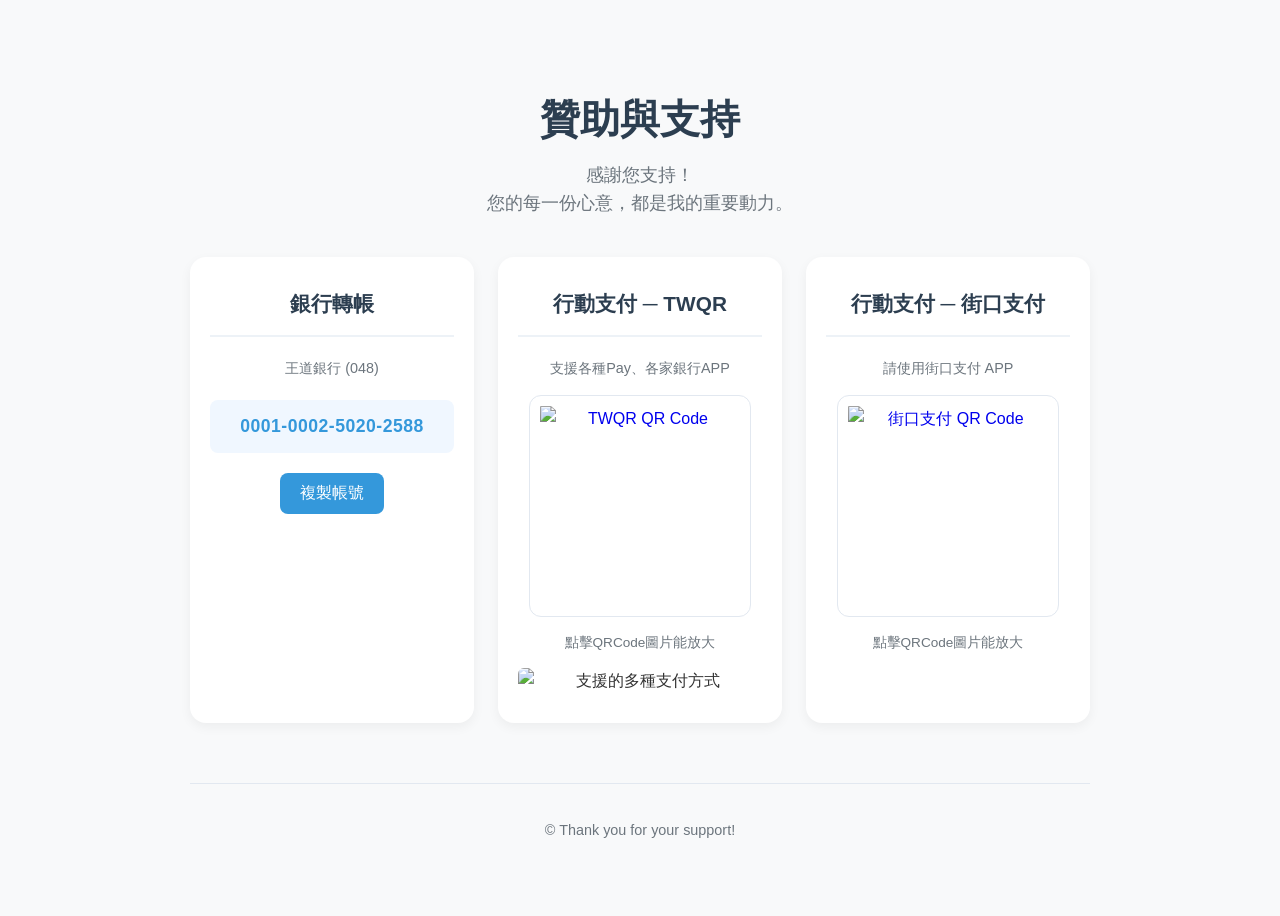
==== donate.html @ 9a9b1dba "Add files via upload" ====
<!DOCTYPE html>
<html lang="zh-TW">
<head>
    <meta charset="UTF-8">
    <meta name="viewport" content="width=device-width, initial-scale=1.0">
    <title>贊助與支持</title>
    <style>
        :root {
            --primary-color: #2c3e50;
            --accent-color: #3498db;
            --accent-hover: #2980b9;
            --bg-color: #f8f9fa;
            --card-bg: #ffffff;
            --text-color: #333333;
            --text-muted: #6c757d;
        }

        body {
            font-family: -apple-system, BlinkMacSystemFont, "Segoe UI", Roboto, "Helvetica Neue", Arial, sans-serif;
            background-color: var(--bg-color);
            color: var(--text-color);
            line-height: 1.6;
            margin: 0;
            padding: 0;
        }

        .container {
            max-width: 900px;
            margin: 40px auto;
            padding: 20px;
        }

        .header {
            text-align: center;
            margin-bottom: 40px;
        }

        .header h1 {
            color: var(--primary-color);
            font-size: 2.5em;
            margin-bottom: 10px;
        }

        .header p {
            color: var(--text-muted);
            font-size: 1.1em;
            max-width: 600px;
            margin: 0 auto;
        }

        .donate-grid {
            display: grid;
            grid-template-columns: repeat(auto-fit, minmax(280px, 1fr));
            gap: 24px;
        }

        .donate-card {
            background: var(--card-bg);
            border-radius: 16px;
            padding: 30px 20px;
            box-shadow: 0 4px 12px rgba(0, 0, 0, 0.05);
            text-align: center;
            transition: transform 0.2s ease, box-shadow 0.2s ease;
        }

        .donate-card:hover {
            transform: translateY(-5px);
            box-shadow: 0 8px 24px rgba(0, 0, 0, 0.1);
        }

        .donate-card h3 {
            color: var(--primary-color);
            margin-top: 0;
            font-size: 1.3em;
            border-bottom: 2px solid #edf2f7;
            padding-bottom: 15px;
            margin-bottom: 20px;
        }

        .qr-image {
            width: 200px;
            height: 200px;
            object-fit: contain;
            margin: 0 auto 15px;
            display: block;
            border: 1px solid #e2e8f0;
            border-radius: 12px;
            padding: 10px;
            background-color: #fff;
        }

        .bank-account {
            font-size: 1.1em;
            font-weight: 600;
            color: var(--accent-color);
            background-color: #f0f7ff;
            padding: 12px;
            border-radius: 8px;
            margin: 20px 0;
            letter-spacing: 0.5px;
            word-break: break-all;
        }

        .action-btn {
            background-color: var(--accent-color);
            color: white;
            border: none;
            padding: 10px 20px;
            border-radius: 8px;
            cursor: pointer;
            font-size: 1em;
            font-weight: 500;
            transition: background-color 0.2s;
        }

        .action-btn:hover {
            background-color: var(--accent-hover);
        }

        .action-btn:active {
            transform: scale(0.98);
        }

        .card-desc {
            font-size: 0.9em;
            color: var(--text-muted);
            margin-bottom: 15px;
        }

        .footer {
            text-align: center;
            margin-top: 60px;
            padding-top: 20px;
            border-top: 1px solid #e2e8f0;
            color: var(--text-muted);
            font-size: 0.9em;
        }

        /* 複製成功的提示訊息 */
        .toast {
            visibility: hidden;
            min-width: 200px;
            background-color: #333;
            color: #fff;
            text-align: center;
            border-radius: 8px;
            padding: 12px;
            position: fixed;
            z-index: 1;
            left: 50%;
            bottom: 30px;
            transform: translateX(-50%);
            opacity: 0;
            transition: opacity 0.3s, bottom 0.3s;
        }

        .toast.show {
            visibility: visible;
            opacity: 1;
            bottom: 50px;
        }
    </style>
</head>
<body>

    <div class="container">
        <div class="header">
            <h1>贊助與支持</h1>
            <p>感謝您支持！<br>您的每一份心意，都是我的重要動力。</p>
        </div>

        <div class="donate-grid">
            <!-- 銀行轉帳卡片 -->
            <div class="donate-card">
                <h3>銀行轉帳</h3>
                <p class="card-desc">王道銀行 (048)</p>
                <div class="bank-account" id="bank-info">
                     0001-0002-5020-2588
                </div>
                <button class="action-btn" onclick="copyBankInfo()">
                    複製帳號
                </button>
            </div>

            <!-- TWQR 卡片 -->
            <div class="donate-card">
                <h3>行動支付 ─ TWQR</h3>
                <p class="card-desc">支援各種Pay、各家銀行APP</p>
                <a href="https://lh3.googleusercontent.com/pw/AP1GczPP4Xw7toSei-G9hhMZR-fcwM2xqxgMpGk6xPrnevO5Lr9nLuhpoZoe8G4JHd-d2d98UVBtR85IIK8pdJ4eSTVxWOSU4OvMQavitYXDA39GgbUxsGzO04qgE2VRLZht9ItR97u_t1H2H1Fyz7J1dEASkA=w600-h600-s-no-gm?authuser=0" target="_blank" style="display: block; text-decoration: none;">
                  <img src="https://lh3.googleusercontent.com/pw/AP1GczPP4Xw7toSei-G9hhMZR-fcwM2xqxgMpGk6xPrnevO5Lr9nLuhpoZoe8G4JHd-d2d98UVBtR85IIK8pdJ4eSTVxWOSU4OvMQavitYXDA39GgbUxsGzO04qgE2VRLZht9ItR97u_t1H2H1Fyz7J1dEASkA=w600-h600-s-no-gm?authuser=0" alt="TWQR QR Code" class="qr-image">
                </a>
                <p style="font-size: 0.85em; color: #6c757d;">點擊QRCode圖片能放大</p>
                <img src="https://lh3.googleusercontent.com/pw/AP1GczO8s7PLAuc86a3ZbiIqTIN7j31VvkcqpIhzamNgBqvueiU8ez7cc_TQwHBXkixqbEl8S8Atxsce6o7gVvekJzEEfpPRF-hjmIUSrB7s0J3FnaESnwF52_7629dNLrsoJfG3F_bIDhpXz-OusF5qmXLTBQ=w1223-h412-s-no-gm?authuser=0" alt="支援的多種支付方式" style="width: 100%; max-width: 250px; height: auto; margin: 0 auto; display: block; border-radius: 6px;">
            </div>

            <!-- 街口支付卡片 -->
            <div class="donate-card">
                <h3>行動支付 ─ 街口支付</h3>
                <p class="card-desc">請使用街口支付 APP</p>
                <a href="https://lh3.googleusercontent.com/pw/AP1GczMWBumt1RksfKAeHcFFnxR5vydxi7O_R3rtd5dghor1rsiS59QnmVd-z3Ep9rVxjYImKFsFDLrpvAD5ZlTc66-JDgzQEiww8QX0l8lqv7rPN89kypcDu0kDmYdUO7fW8voLHz1BaFuVpWCizPH8uEu2jg=w873-h873-s-no-gm?authuser=0" target="_blank" style="display: block; text-decoration: none;">
                  <img src="https://lh3.googleusercontent.com/pw/AP1GczMWBumt1RksfKAeHcFFnxR5vydxi7O_R3rtd5dghor1rsiS59QnmVd-z3Ep9rVxjYImKFsFDLrpvAD5ZlTc66-JDgzQEiww8QX0l8lqv7rPN89kypcDu0kDmYdUO7fW8voLHz1BaFuVpWCizPH8uEu2jg=w873-h873-s-no-gm?authuser=0" alt="街口支付 QR Code" class="qr-image">
                </a>
                <p style="font-size: 0.85em; color: #6c757d;">點擊QRCode圖片能放大</p>
            </div>
        </div>

        <div class="footer">
            <p>&copy; Thank you for your support!</p>
        </div>
    </div>

    <!-- 提示訊息容器 -->
    <div id="toast" class="toast">銀行帳號已複製到剪貼簿！</div>

    <script>
        function copyBankInfo() {
            // 取得銀行帳號文字
            const bankText = document.getElementById("bank-info").innerText;
            
            // 複製到剪貼簿
            navigator.clipboard.writeText(bankText).then(() => {
                // 顯示成功提示
                const toast = document.getElementById("toast");
                toast.className = "toast show";
                
                // 3秒後隱藏提示
                setTimeout(() => {
                    toast.className = toast.className.replace("show", "");
                }, 3000);
            }).catch(err => {
                console.error('複製失敗:', err);
                alert("複製失敗，請手動複製帳號。");
            });
        }
    </script>

</body>
</html>
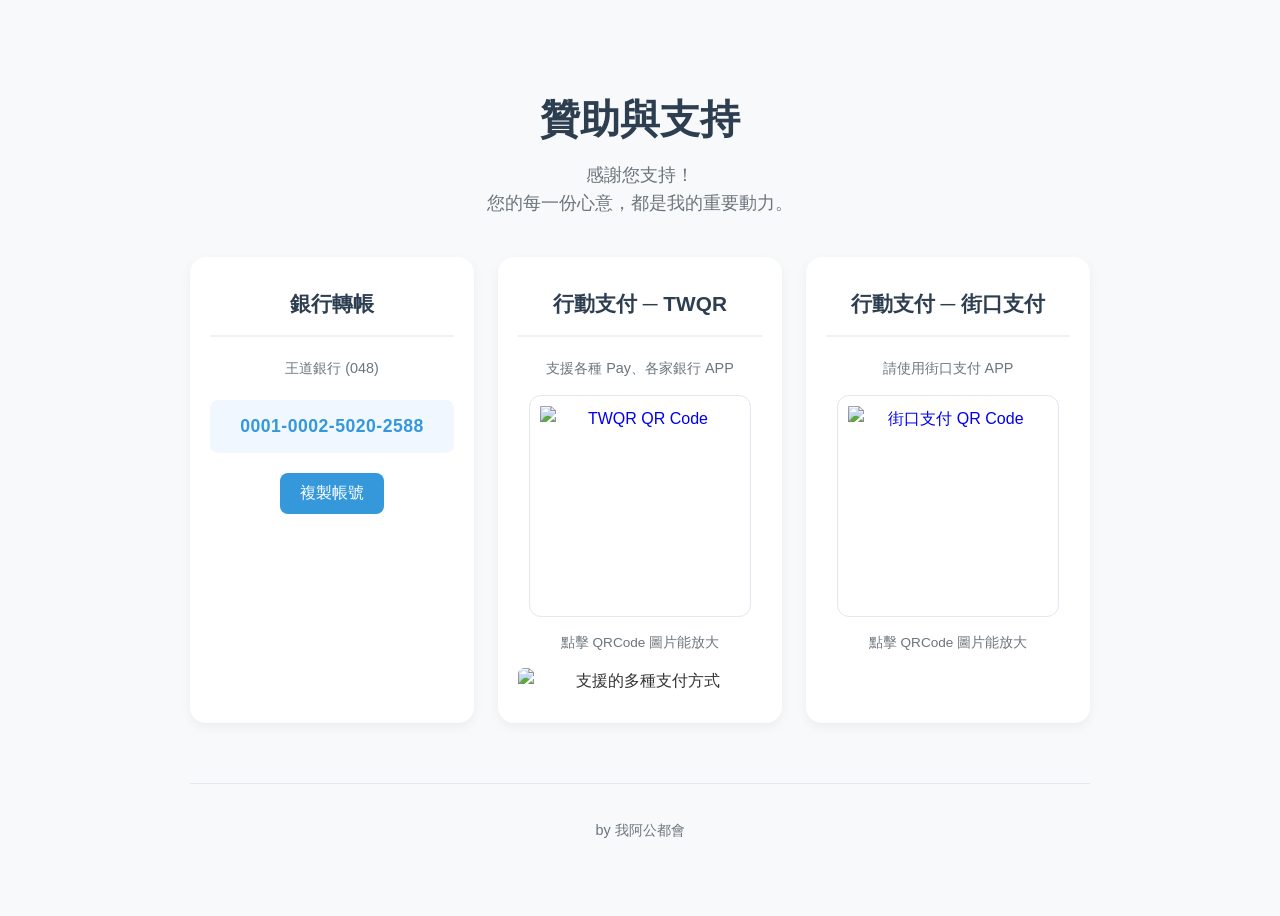
==== commit 96257d87: "Add files via upload" ====
--- a/donate.html
+++ b/donate.html
@@ -185,11 +185,11 @@
             <!-- TWQR 卡片 -->
             <div class="donate-card">
                 <h3>行動支付 ─ TWQR</h3>
-                <p class="card-desc">支援各種Pay、各家銀行APP</p>
+                <p class="card-desc">支援各種 Pay、各家銀行 APP</p>
                 <a href="https://lh3.googleusercontent.com/pw/AP1GczPP4Xw7toSei-G9hhMZR-fcwM2xqxgMpGk6xPrnevO5Lr9nLuhpoZoe8G4JHd-d2d98UVBtR85IIK8pdJ4eSTVxWOSU4OvMQavitYXDA39GgbUxsGzO04qgE2VRLZht9ItR97u_t1H2H1Fyz7J1dEASkA=w600-h600-s-no-gm?authuser=0" target="_blank" style="display: block; text-decoration: none;">
                   <img src="https://lh3.googleusercontent.com/pw/AP1GczPP4Xw7toSei-G9hhMZR-fcwM2xqxgMpGk6xPrnevO5Lr9nLuhpoZoe8G4JHd-d2d98UVBtR85IIK8pdJ4eSTVxWOSU4OvMQavitYXDA39GgbUxsGzO04qgE2VRLZht9ItR97u_t1H2H1Fyz7J1dEASkA=w600-h600-s-no-gm?authuser=0" alt="TWQR QR Code" class="qr-image">
                 </a>
-                <p style="font-size: 0.85em; color: #6c757d;">點擊QRCode圖片能放大</p>
+                <p style="font-size: 0.85em; color: #6c757d;">點擊 QRCode 圖片能放大</p>
                 <img src="https://lh3.googleusercontent.com/pw/AP1GczO8s7PLAuc86a3ZbiIqTIN7j31VvkcqpIhzamNgBqvueiU8ez7cc_TQwHBXkixqbEl8S8Atxsce6o7gVvekJzEEfpPRF-hjmIUSrB7s0J3FnaESnwF52_7629dNLrsoJfG3F_bIDhpXz-OusF5qmXLTBQ=w1223-h412-s-no-gm?authuser=0" alt="支援的多種支付方式" style="width: 100%; max-width: 250px; height: auto; margin: 0 auto; display: block; border-radius: 6px;">
             </div>
 
@@ -200,12 +200,12 @@
                 <a href="https://lh3.googleusercontent.com/pw/AP1GczMWBumt1RksfKAeHcFFnxR5vydxi7O_R3rtd5dghor1rsiS59QnmVd-z3Ep9rVxjYImKFsFDLrpvAD5ZlTc66-JDgzQEiww8QX0l8lqv7rPN89kypcDu0kDmYdUO7fW8voLHz1BaFuVpWCizPH8uEu2jg=w873-h873-s-no-gm?authuser=0" target="_blank" style="display: block; text-decoration: none;">
                   <img src="https://lh3.googleusercontent.com/pw/AP1GczMWBumt1RksfKAeHcFFnxR5vydxi7O_R3rtd5dghor1rsiS59QnmVd-z3Ep9rVxjYImKFsFDLrpvAD5ZlTc66-JDgzQEiww8QX0l8lqv7rPN89kypcDu0kDmYdUO7fW8voLHz1BaFuVpWCizPH8uEu2jg=w873-h873-s-no-gm?authuser=0" alt="街口支付 QR Code" class="qr-image">
                 </a>
-                <p style="font-size: 0.85em; color: #6c757d;">點擊QRCode圖片能放大</p>
+                <p style="font-size: 0.85em; color: #6c757d;">點擊 QRCode 圖片能放大</p>
             </div>
         </div>
 
         <div class="footer">
-            <p>&copy; Thank you for your support!</p>
+            <p>by 我阿公都會</p>
         </div>
     </div>
 
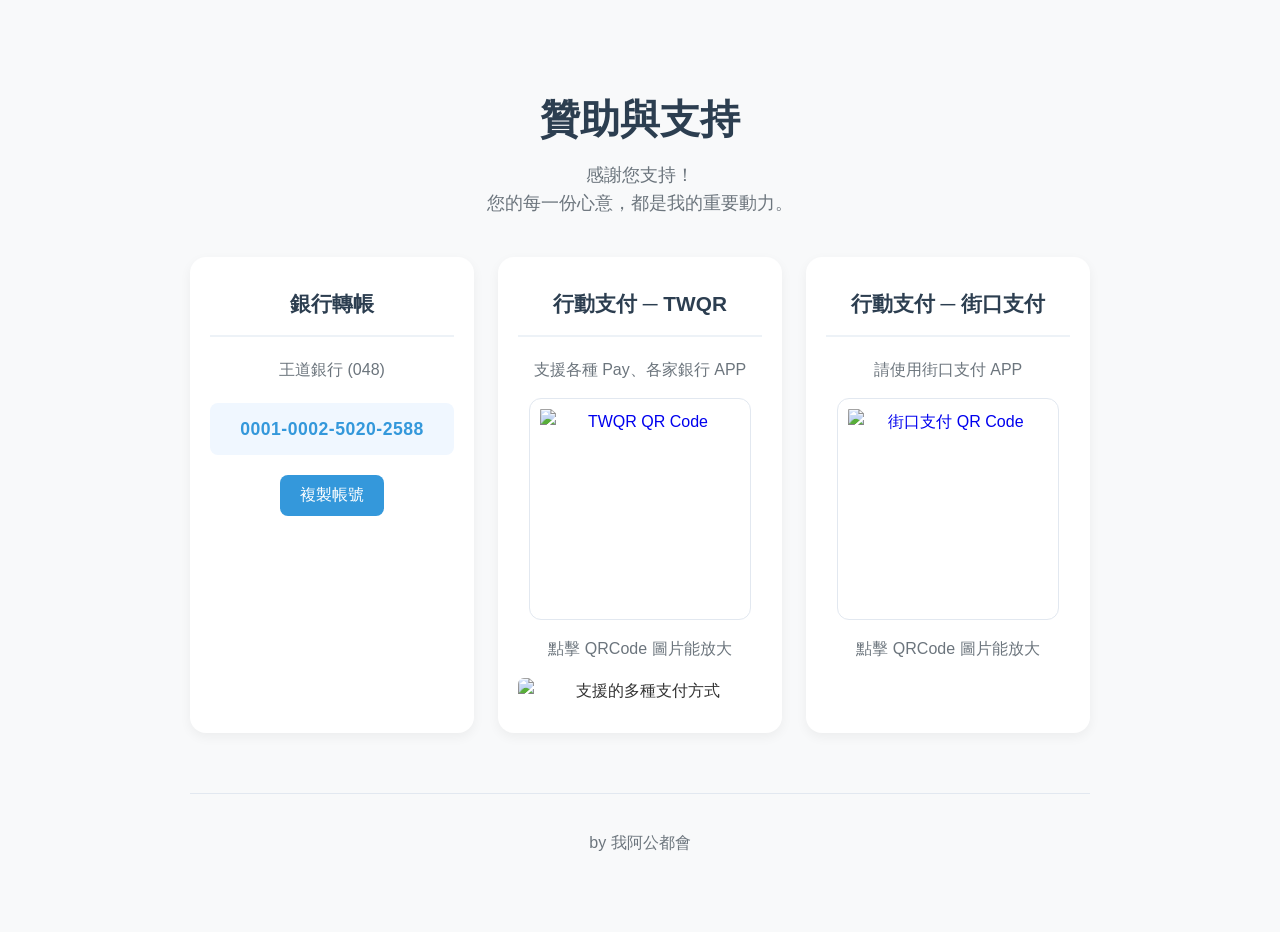
==== commit 6a874b02: "Add files via upload" ====
--- a/donate.html
+++ b/donate.html
@@ -122,7 +122,7 @@
         }
 
         .card-desc {
-            font-size: 0.9em;
+            font-size: 1.0em;
             color: var(--text-muted);
             margin-bottom: 15px;
         }
@@ -133,7 +133,7 @@
             padding-top: 20px;
             border-top: 1px solid #e2e8f0;
             color: var(--text-muted);
-            font-size: 0.9em;
+            font-size: 1.0em;
         }
 
         /* 複製成功的提示訊息 */
@@ -189,7 +189,7 @@
                 <a href="https://lh3.googleusercontent.com/pw/AP1GczPP4Xw7toSei-G9hhMZR-fcwM2xqxgMpGk6xPrnevO5Lr9nLuhpoZoe8G4JHd-d2d98UVBtR85IIK8pdJ4eSTVxWOSU4OvMQavitYXDA39GgbUxsGzO04qgE2VRLZht9ItR97u_t1H2H1Fyz7J1dEASkA=w600-h600-s-no-gm?authuser=0" target="_blank" style="display: block; text-decoration: none;">
                   <img src="https://lh3.googleusercontent.com/pw/AP1GczPP4Xw7toSei-G9hhMZR-fcwM2xqxgMpGk6xPrnevO5Lr9nLuhpoZoe8G4JHd-d2d98UVBtR85IIK8pdJ4eSTVxWOSU4OvMQavitYXDA39GgbUxsGzO04qgE2VRLZht9ItR97u_t1H2H1Fyz7J1dEASkA=w600-h600-s-no-gm?authuser=0" alt="TWQR QR Code" class="qr-image">
                 </a>
-                <p style="font-size: 0.85em; color: #6c757d;">點擊 QRCode 圖片能放大</p>
+                <p style="font-size: 1.0em; color: #6c757d;">點擊 QRCode 圖片能放大</p>
                 <img src="https://lh3.googleusercontent.com/pw/AP1GczO8s7PLAuc86a3ZbiIqTIN7j31VvkcqpIhzamNgBqvueiU8ez7cc_TQwHBXkixqbEl8S8Atxsce6o7gVvekJzEEfpPRF-hjmIUSrB7s0J3FnaESnwF52_7629dNLrsoJfG3F_bIDhpXz-OusF5qmXLTBQ=w1223-h412-s-no-gm?authuser=0" alt="支援的多種支付方式" style="width: 100%; max-width: 250px; height: auto; margin: 0 auto; display: block; border-radius: 6px;">
             </div>
 
@@ -200,7 +200,7 @@
                 <a href="https://lh3.googleusercontent.com/pw/AP1GczMWBumt1RksfKAeHcFFnxR5vydxi7O_R3rtd5dghor1rsiS59QnmVd-z3Ep9rVxjYImKFsFDLrpvAD5ZlTc66-JDgzQEiww8QX0l8lqv7rPN89kypcDu0kDmYdUO7fW8voLHz1BaFuVpWCizPH8uEu2jg=w873-h873-s-no-gm?authuser=0" target="_blank" style="display: block; text-decoration: none;">
                   <img src="https://lh3.googleusercontent.com/pw/AP1GczMWBumt1RksfKAeHcFFnxR5vydxi7O_R3rtd5dghor1rsiS59QnmVd-z3Ep9rVxjYImKFsFDLrpvAD5ZlTc66-JDgzQEiww8QX0l8lqv7rPN89kypcDu0kDmYdUO7fW8voLHz1BaFuVpWCizPH8uEu2jg=w873-h873-s-no-gm?authuser=0" alt="街口支付 QR Code" class="qr-image">
                 </a>
-                <p style="font-size: 0.85em; color: #6c757d;">點擊 QRCode 圖片能放大</p>
+                <p style="font-size: 1.0em; color: #6c757d;">點擊 QRCode 圖片能放大</p>
             </div>
         </div>
 
@@ -214,8 +214,8 @@
 
     <script>
         function copyBankInfo() {
-            // 取得銀行帳號文字
-            const bankText = document.getElementById("bank-info").innerText;
+            // 取得銀行帳號文字，並使用正則表達式去除所有的 "-" 以及前後空白
+            const bankText = document.getElementById("bank-info").innerText.replace(/-/g, '').trim();
             
             // 複製到剪貼簿
             navigator.clipboard.writeText(bankText).then(() => {
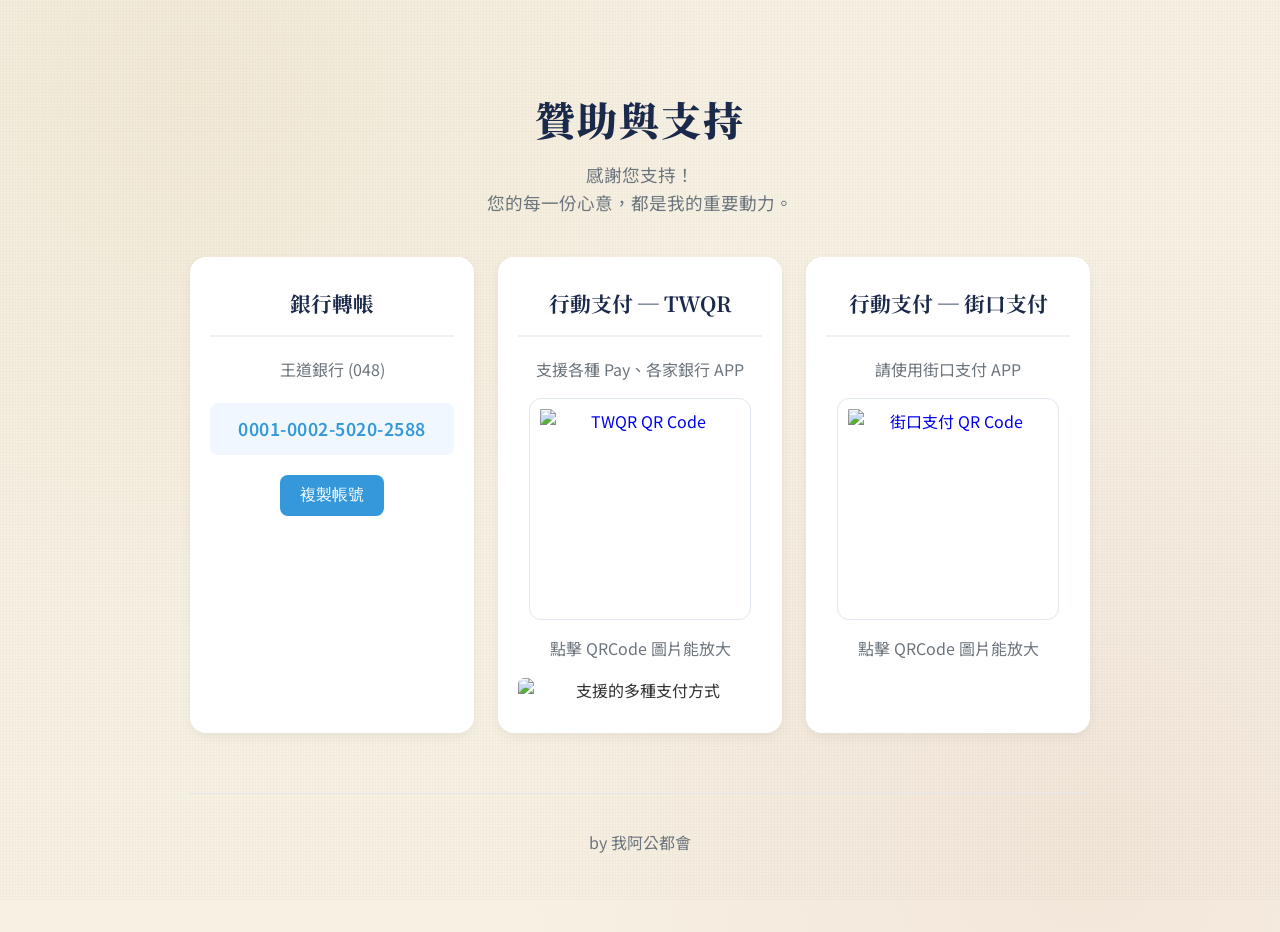
==== commit c815f5df: "Add files via upload" ====
--- a/donate.html
+++ b/donate.html
@@ -4,30 +4,53 @@
     <meta charset="UTF-8">
     <meta name="viewport" content="width=device-width, initial-scale=1.0">
     <title>贊助與支持</title>
+    <link rel="preconnect" href="https://fonts.googleapis.com">
+    <link rel="preconnect" href="https://fonts.gstatic.com" crossorigin>
+    <link href="https://fonts.googleapis.com/css2?family=Noto+Serif+TC:wght@500;700;900&family=Noto+Sans+TC:wght@400;500;700&display=swap" rel="stylesheet">
+    
     <style>
         :root {
-            --primary-color: #2c3e50;
+            --primary-color: #1B2A4A; 
             --accent-color: #3498db;
             --accent-hover: #2980b9;
-            --bg-color: #f8f9fa;
+            --bg-color: #F7F1E4;
             --card-bg: #ffffff;
             --text-color: #333333;
             --text-muted: #6c757d;
         }
 
         body {
-            font-family: -apple-system, BlinkMacSystemFont, "Segoe UI", Roboto, "Helvetica Neue", Arial, sans-serif;
-            background-color: var(--bg-color);
+            font-family: 'Noto Sans TC', -apple-system, BlinkMacSystemFont, "Segoe UI", Roboto, "Helvetica Neue", Arial, sans-serif;
+            
+            background:
+              radial-gradient(circle at 15% 10%, rgba(184,146,63,0.08), transparent 40%),
+              radial-gradient(circle at 85% 90%, rgba(166,51,42,0.06), transparent 45%),
+              var(--bg-color);
+              
             color: var(--text-color);
             line-height: 1.6;
             margin: 0;
             padding: 0;
+            -webkit-font-smoothing: antialiased;
+        }
+
+        body::before {
+            content: "";
+            position: fixed;
+            inset: 0;
+            pointer-events: none;
+            opacity: 0.035;
+            background-image:
+              repeating-linear-gradient(0deg, #000 0px, transparent 1px, transparent 3px),
+              repeating-linear-gradient(90deg, #000 0px, transparent 1px, transparent 3px);
+            z-index: 0;
         }
 
         .container {
             max-width: 900px;
             margin: 40px auto;
             padding: 20px;
+            position: relative;
         }
 
         .header {
@@ -36,9 +59,12 @@
         }
 
         .header h1 {
+            font-family: 'Noto Serif TC', serif;
+            font-weight: 900;
             color: var(--primary-color);
             font-size: 2.5em;
             margin-bottom: 10px;
+            letter-spacing: 0.05em;
         }
 
         .header p {
@@ -61,6 +87,8 @@
             box-shadow: 0 4px 12px rgba(0, 0, 0, 0.05);
             text-align: center;
             transition: transform 0.2s ease, box-shadow 0.2s ease;
+            position: relative;
+            z-index: 1;
         }
 
         .donate-card:hover {
@@ -69,6 +97,8 @@
         }
 
         .donate-card h3 {
+            font-family: 'Noto Serif TC', serif;
+            font-weight: 700;
             color: var(--primary-color);
             margin-top: 0;
             font-size: 1.3em;
@@ -76,7 +106,7 @@
             padding-bottom: 15px;
             margin-bottom: 20px;
         }
-
+        
         .qr-image {
             width: 200px;
             height: 200px;
@@ -136,7 +166,6 @@
             font-size: 1.0em;
         }
 
-        /* 複製成功的提示訊息 */
         .toast {
             visibility: hidden;
             min-width: 200px;
@@ -146,7 +175,7 @@
             border-radius: 8px;
             padding: 12px;
             position: fixed;
-            z-index: 1;
+            z-index: 10;
             left: 50%;
             bottom: 30px;
             transform: translateX(-50%);
@@ -162,7 +191,6 @@
     </style>
 </head>
 <body>
-
     <div class="container">
         <div class="header">
             <h1>贊助與支持</h1>
@@ -233,6 +261,5 @@
             });
         }
     </script>
-
 </body>
 </html>
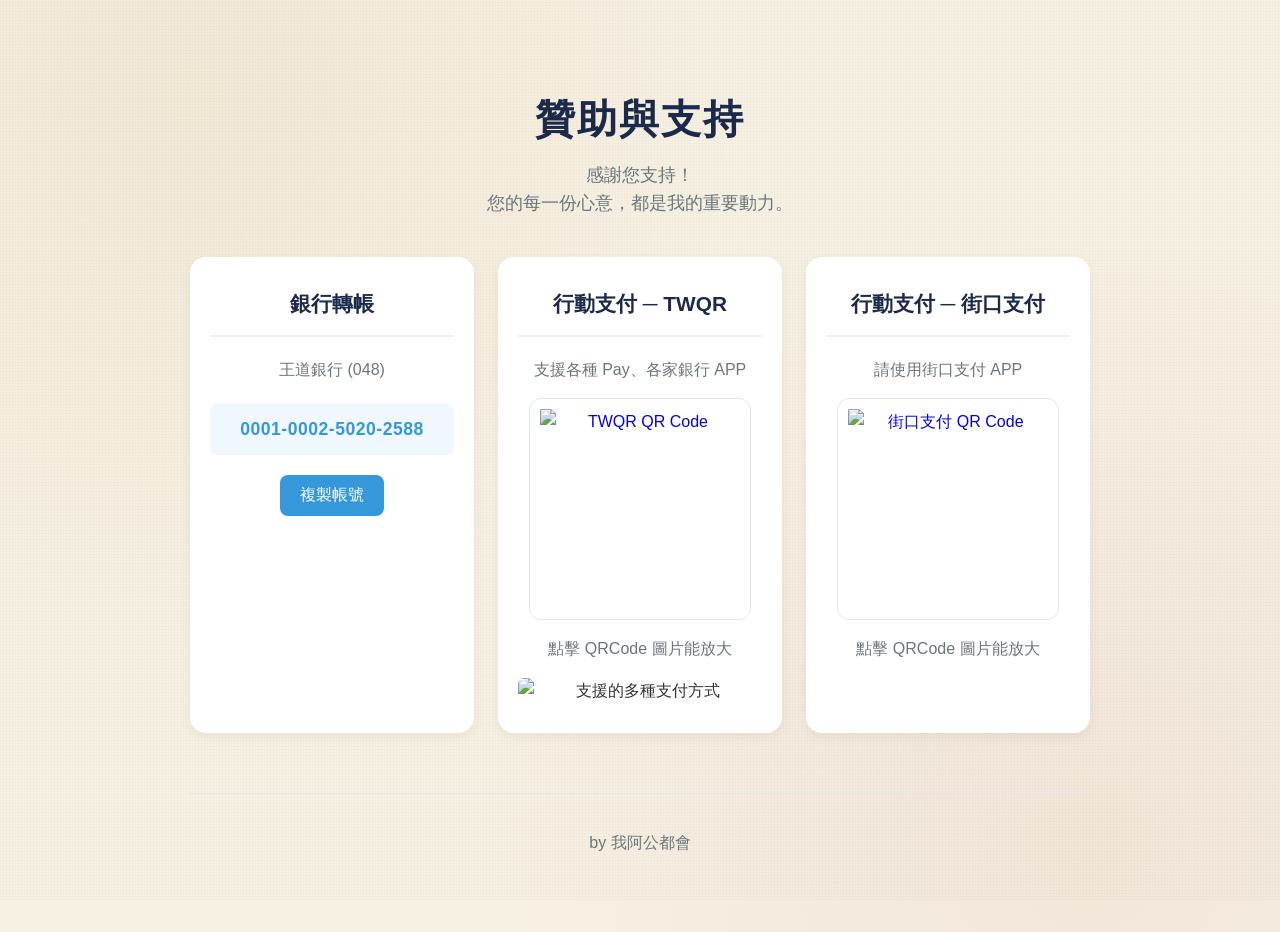
==== commit f34ca0eb: "Add files via upload" ====
--- a/donate.html
+++ b/donate.html
@@ -4,10 +4,6 @@
     <meta charset="UTF-8">
     <meta name="viewport" content="width=device-width, initial-scale=1.0">
     <title>贊助與支持</title>
-    <link rel="preconnect" href="https://fonts.googleapis.com">
-    <link rel="preconnect" href="https://fonts.gstatic.com" crossorigin>
-    <link href="https://fonts.googleapis.com/css2?family=Noto+Serif+TC:wght@500;700;900&family=Noto+Sans+TC:wght@400;500;700&display=swap" rel="stylesheet">
-    
     <style>
         :root {
             --primary-color: #1B2A4A; 
@@ -20,7 +16,7 @@
         }
 
         body {
-            font-family: 'Noto Sans TC', -apple-system, BlinkMacSystemFont, "Segoe UI", Roboto, "Helvetica Neue", Arial, sans-serif;
+            font-family: sans-serif;
             
             background:
               radial-gradient(circle at 15% 10%, rgba(184,146,63,0.08), transparent 40%),
@@ -59,7 +55,7 @@
         }
 
         .header h1 {
-            font-family: 'Noto Serif TC', serif;
+            font-family: sans-serif;
             font-weight: 900;
             color: var(--primary-color);
             font-size: 2.5em;
@@ -97,7 +93,7 @@
         }
 
         .donate-card h3 {
-            font-family: 'Noto Serif TC', serif;
+            font-family: sans-serif;
             font-weight: 700;
             color: var(--primary-color);
             margin-top: 0;
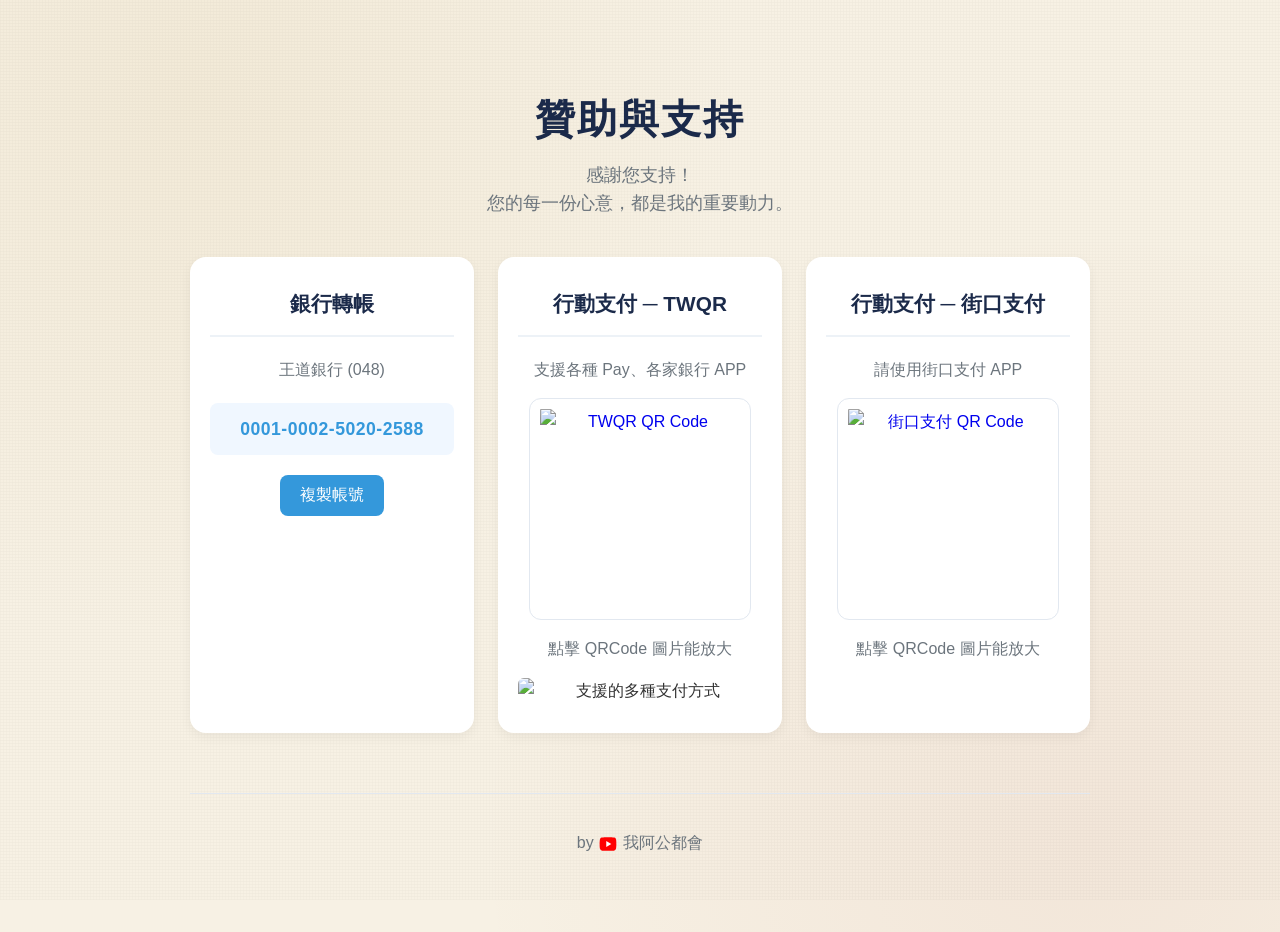
==== commit cc37bb8e: "Add files via upload" ====
--- a/donate.html
+++ b/donate.html
@@ -184,6 +184,34 @@
             opacity: 1;
             bottom: 50px;
         }
+        /* 作者連結樣式設定 */
+        .footer a.author-link, .footer a.author-link:visited {
+            color: inherit; 
+            text-decoration: none; 
+            font-weight: normal; 
+        }
+        
+        .footer a.author-link:hover {
+            text-decoration: underline; 
+        }
+
+        /* 在"我阿公都會"前面加上小小 YouTube LOGO */
+        .footer a.author-link::before {
+            content: ""; 
+            display: inline-block; 
+            width: 20px; 
+            height: 20px; 
+            background-image: url("data:image/svg+xml,%3Csvg xmlns='http://www.w3.org/2000/svg' viewBox='0 0 24 24'%3E%3Cpath fill='%23FF0000' d='M21.582 6.186a2.684 2.684 0 0 0-1.884-1.884C18.04 3.84 12 3.84 12 3.84s-6.04 0-7.698.462a2.684 2.684 0 0 0-1.884 1.884C1.956 7.844 1.956 12 1.956 12s0 4.156.462 5.814a2.684 2.684 0 0 0 1.884 1.884C6.04 20.16 12 20.16 12 20.16s6.04 0 7.698-.462a2.684 2.684 0 0 0 1.884-1.884C22.044 16.156 22.044 12 22.044 12s0-4.156-.462-5.814z'/%3E%3Cpath fill='%23FFFFFF' d='M9.91 15.488V8.512L15.96 12z'/%3E%3C/svg%3E");
+            background-size: contain; 
+            background-repeat: no-repeat; 
+            vertical-align: middle; 
+            margin-right: 5px; 
+        }
+        
+        /* 當滑鼠懸停在連結上時，不希望 LOGO 有下劃線 */
+        .footer a.author-link:hover::before {
+            text-decoration: none; 
+        }
     </style>
 </head>
 <body>
@@ -229,7 +257,7 @@
         </div>
 
         <div class="footer">
-            <p>by 我阿公都會</p>
+            <p>by <a href="https://www.youtube.com/@GrandpaCan" target="_blank" class="author-link">我阿公都會</a></p>
         </div>
     </div>
 
